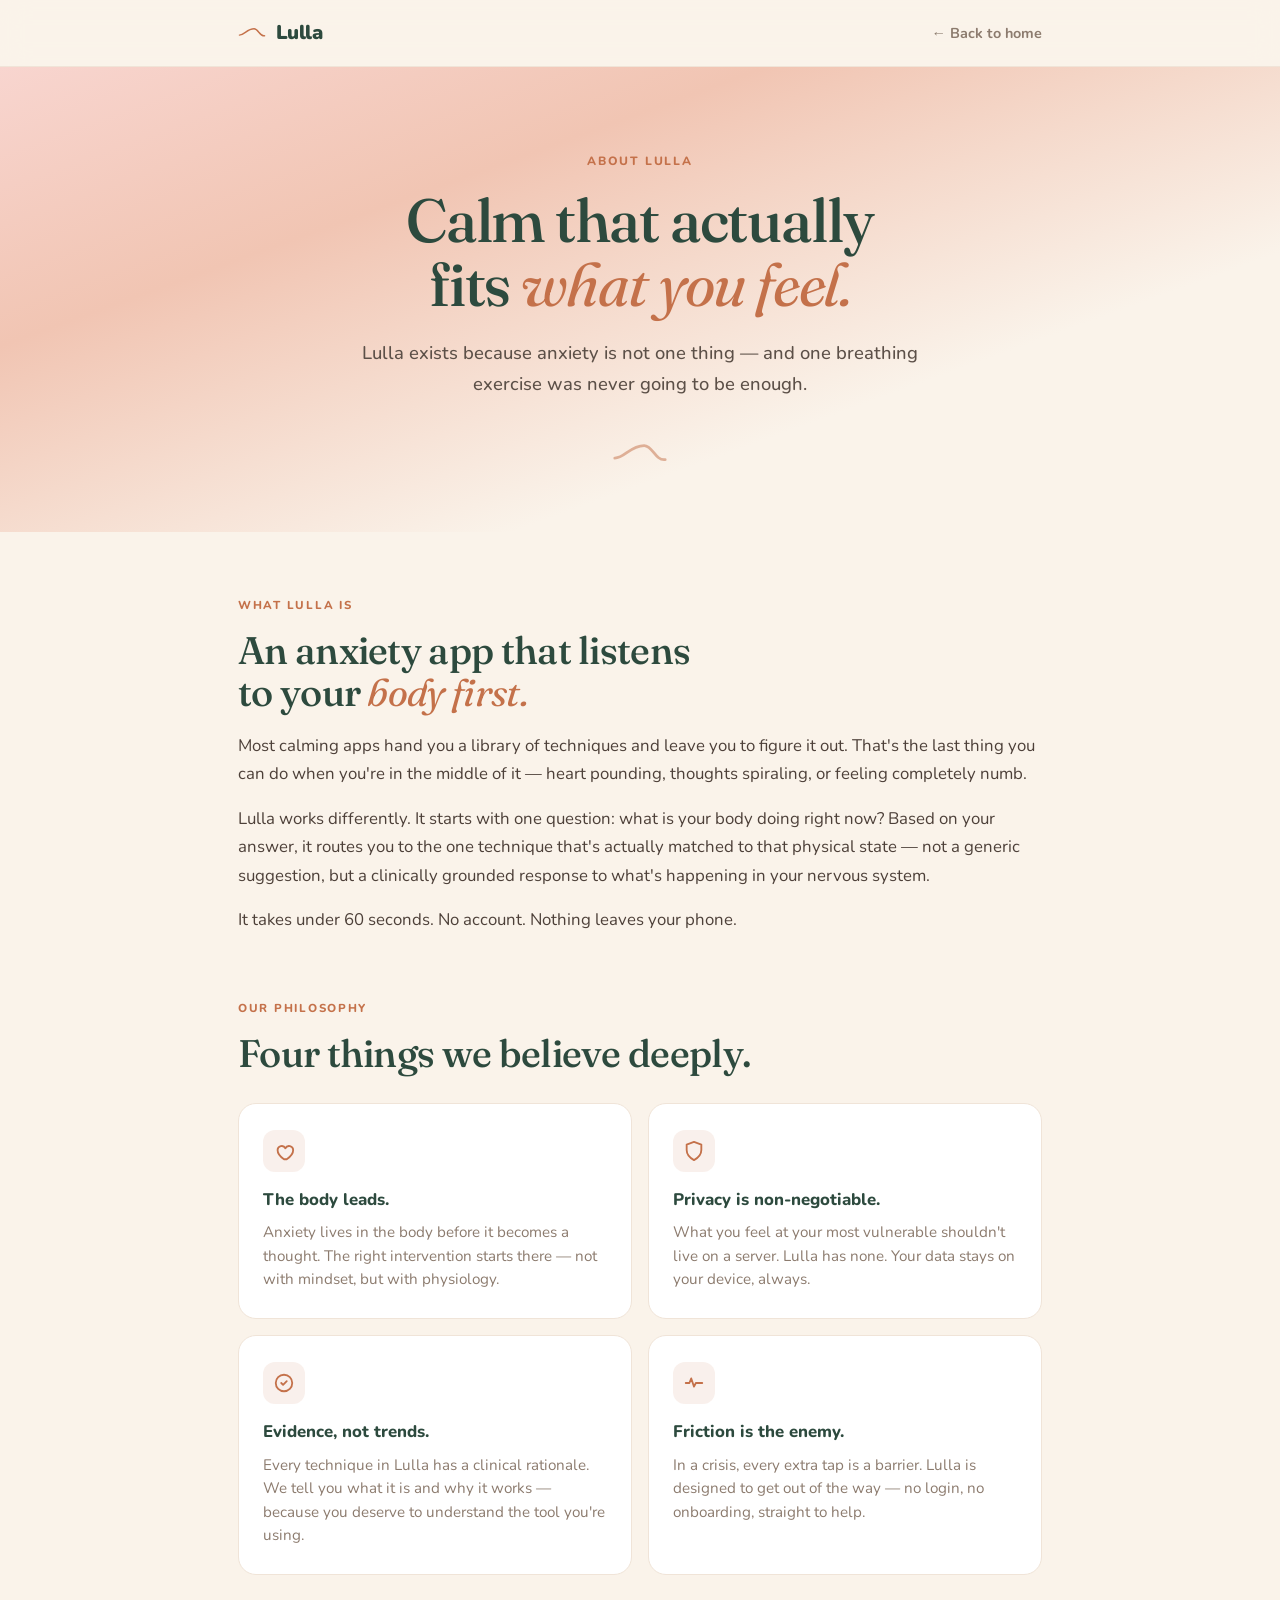
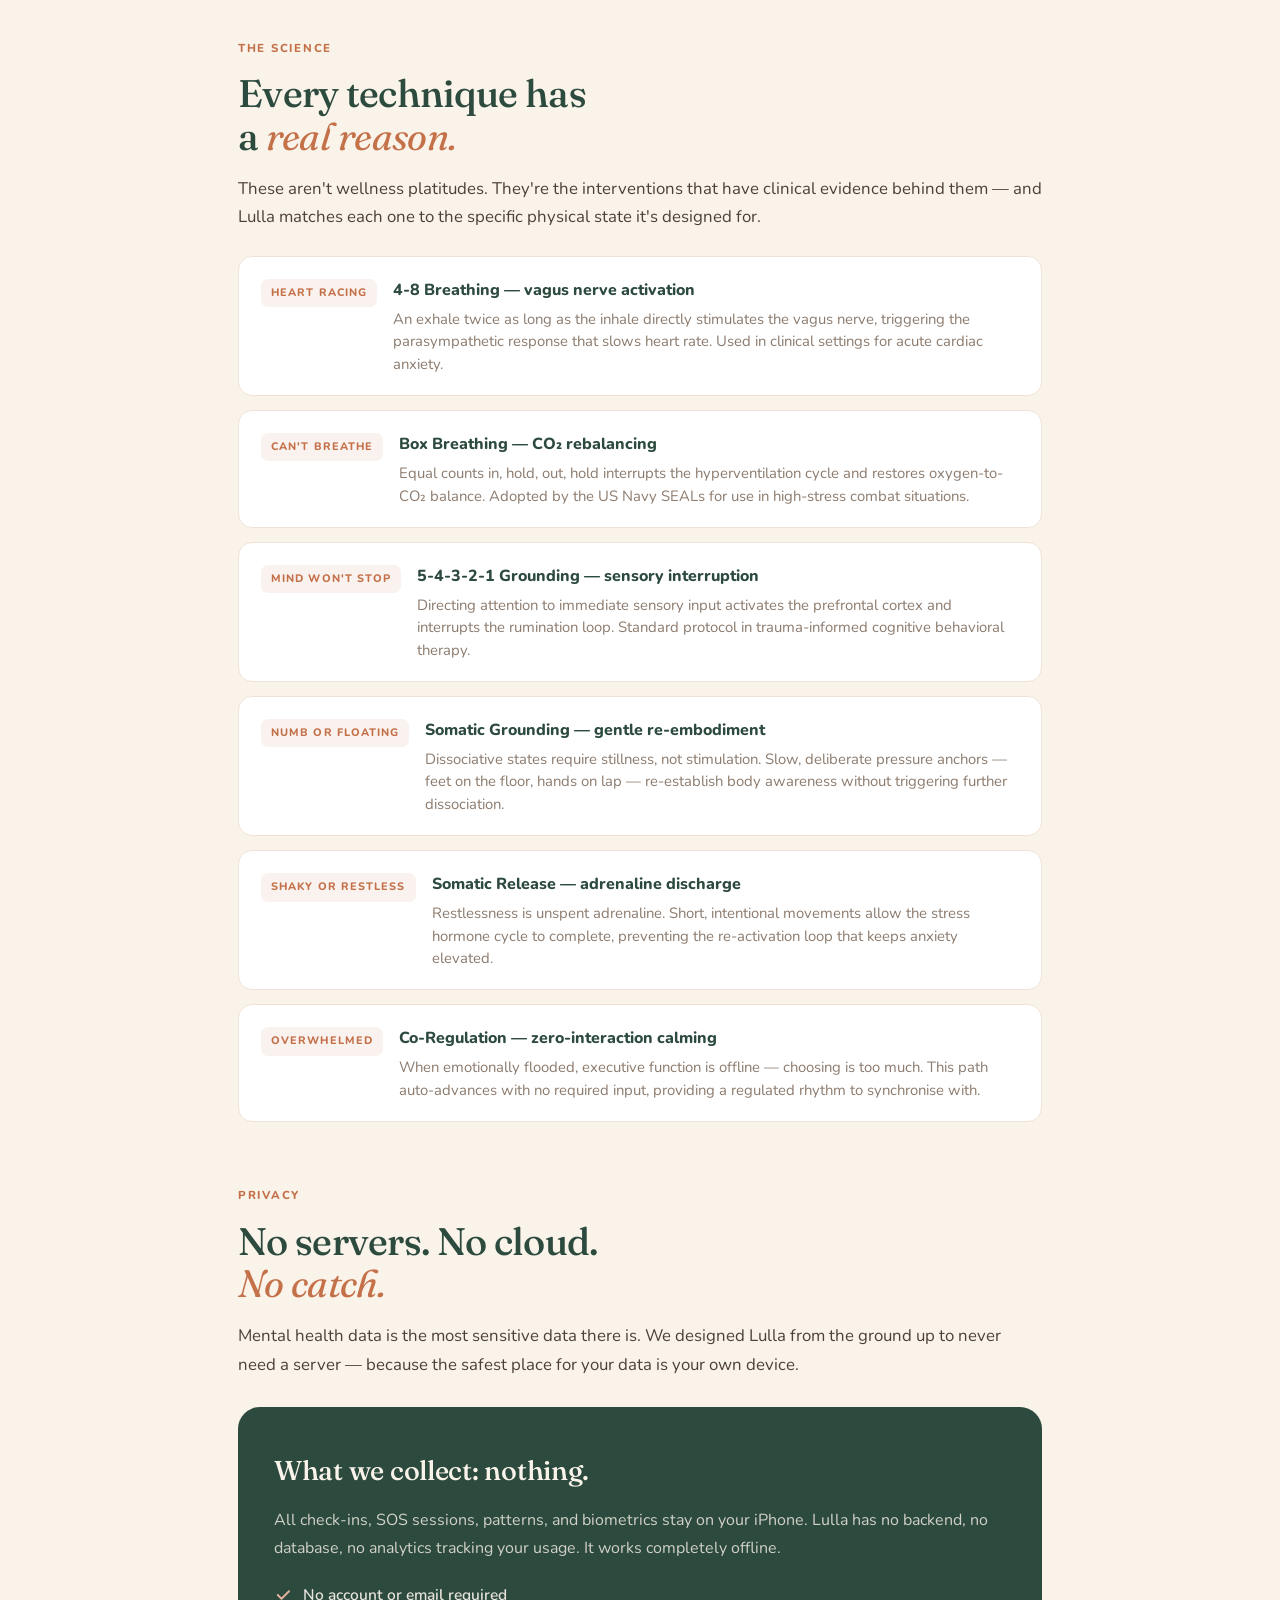
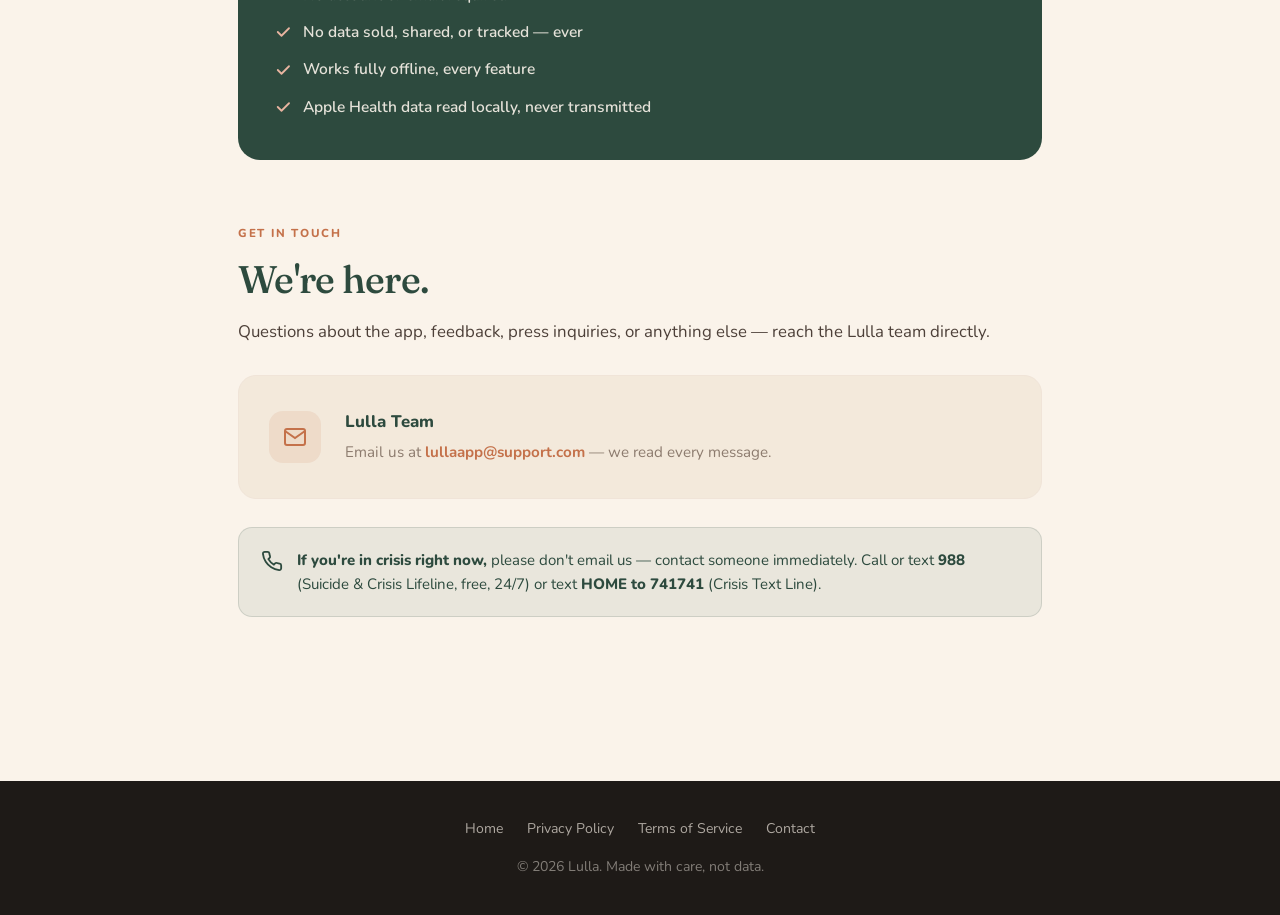
==== about.html @ de6aa4f9 "Add About page" ====
<!DOCTYPE html>
<html lang="en">
<head>
<meta charset="UTF-8">
<meta name="viewport" content="width=device-width, initial-scale=1.0">
<title>About — Lulla</title>
<meta name="description" content="What Lulla is, why it exists, and the evidence behind every technique.">
<link rel="icon" type="image/png" href="assets/lulla-icon.png">
<link rel="preconnect" href="https://fonts.googleapis.com">
<link rel="preconnect" href="https://fonts.gstatic.com" crossorigin>
<link href="https://fonts.googleapis.com/css2?family=Fraunces:ital,opsz,wght@0,9..144,400;0,9..144,500;0,9..144,700;1,9..144,400;1,9..144,500&family=Nunito:wght@400;600;700;800;900&display=swap" rel="stylesheet">
<style>
  :root {
    --terracotta: #C4714A;
    --rose: #E8B4A0;
    --forest: #2D4A3E;
    --cream: #FAF3EA;
    --cream-deep: #F3E9DB;
    --charcoal: #1E1A17;
    --stone: #8C7B6E;
    --border: #F0E4D8;
    --display: 'Fraunces', Georgia, serif;
    --body: 'Nunito', -apple-system, sans-serif;
  }
  *, *::before, *::after { box-sizing: border-box; margin: 0; padding: 0; }
  html { scroll-behavior: smooth; }
  body {
    font-family: var(--body);
    background: var(--cream);
    color: var(--forest);
    line-height: 1.7;
    -webkit-font-smoothing: antialiased;
  }
  a { color: var(--terracotta); text-decoration: none; }
  a:hover { text-decoration: underline; }

  /* NAV */
  .nav {
    background: rgba(250,243,234,.92);
    backdrop-filter: blur(14px);
    border-bottom: 1px solid var(--border);
    padding: 16px 0;
    position: sticky; top: 0; z-index: 100;
  }
  .nav-inner {
    max-width: 860px; margin: 0 auto; padding-inline: 28px;
    display: flex; align-items: center; gap: 16px;
  }
  .nav-brand { display: flex; align-items: center; gap: 10px; color: var(--terracotta); text-decoration: none; }
  .nav-brand svg { width: 28px; height: 14px; }
  .nav-brand span { font-family: var(--body); font-weight: 900; font-size: 1.25rem; letter-spacing: -.03em; color: var(--forest); }
  .nav-back { margin-left: auto; font-size: .9rem; font-weight: 700; color: var(--stone); }
  .nav-back:hover { color: var(--forest); text-decoration: none; }

  /* HERO */
  .hero {
    background: linear-gradient(160deg, #F8D5CF 0%, #F1C5B3 30%, var(--cream) 70%);
    padding: 80px 28px 64px;
    text-align: center;
  }
  .hero-eyebrow {
    display: inline-block; font-weight: 800; font-size: .75rem;
    letter-spacing: .15em; text-transform: uppercase;
    color: var(--terracotta); margin-bottom: 18px;
  }
  .hero h1 {
    font-family: var(--display); font-weight: 500;
    font-size: clamp(2.4rem, 6vw, 3.8rem);
    line-height: 1.05; letter-spacing: -.02em;
    color: var(--forest); margin-bottom: 20px;
  }
  .hero h1 em { font-style: italic; color: var(--terracotta); font-weight: 400; }
  .hero-sub {
    font-size: 1.15rem; color: #5c5048; max-width: 560px;
    margin: 0 auto; font-weight: 500;
  }
  .wave-divider { display: flex; justify-content: center; margin: 40px 0 0; }
  .wave-divider svg { width: 56px; color: var(--terracotta); opacity: .5; }

  /* CONTENT */
  .content { max-width: 860px; margin: 0 auto; padding: 64px 28px 100px; }

  .section { margin-bottom: 64px; }
  .section-label {
    font-weight: 800; font-size: .72rem; letter-spacing: .15em;
    text-transform: uppercase; color: var(--terracotta); margin-bottom: 14px;
  }
  .section h2 {
    font-family: var(--display); font-weight: 500;
    font-size: clamp(1.7rem, 3.5vw, 2.4rem);
    line-height: 1.1; letter-spacing: -.018em;
    color: var(--forest); margin-bottom: 18px;
  }
  .section h2 em { font-style: italic; color: var(--terracotta); font-weight: 400; }
  .section p { font-size: 1.05rem; color: #4d4039; margin-bottom: 16px; }
  .section p:last-child { margin-bottom: 0; }

  /* PHILOSOPHY GRID */
  .phil-grid {
    display: grid; grid-template-columns: 1fr 1fr; gap: 16px; margin-top: 28px;
  }
  .phil-card {
    background: #fff; border: 1.5px solid var(--border);
    border-radius: 18px; padding: 26px 24px;
  }
  .phil-card .ic {
    width: 42px; height: 42px; border-radius: 12px;
    background: rgba(196,113,74,.1); display: grid; place-items: center;
    color: var(--terracotta); margin-bottom: 14px;
  }
  .phil-card .ic svg { width: 22px; height: 22px; }
  .phil-card h3 { font-weight: 800; font-size: 1.05rem; color: var(--forest); margin-bottom: 7px; }
  .phil-card p { font-size: .95rem; color: var(--stone); line-height: 1.55; margin: 0; }

  /* TECHNIQUES TABLE */
  .tech-list { display: flex; flex-direction: column; gap: 14px; margin-top: 24px; }
  .tech-item {
    background: #fff; border: 1.5px solid var(--border);
    border-radius: 14px; padding: 20px 22px;
    display: grid; grid-template-columns: auto 1fr;
    gap: 16px; align-items: start;
  }
  .tech-tag {
    font-weight: 800; font-size: .68rem; letter-spacing: .1em;
    text-transform: uppercase; color: var(--terracotta);
    background: rgba(196,113,74,.09); padding: 5px 10px;
    border-radius: 7px; white-space: nowrap; align-self: start; margin-top: 2px;
  }
  .tech-item h4 { font-weight: 800; font-size: 1rem; color: var(--forest); margin-bottom: 4px; }
  .tech-item p { font-size: .93rem; color: var(--stone); line-height: 1.5; margin: 0; }

  /* PRIVACY CARD */
  .privacy-block {
    background: var(--forest); border-radius: 22px;
    padding: 40px 36px; color: var(--cream);
    margin-top: 28px;
  }
  .privacy-block h3 {
    font-family: var(--display); font-weight: 500;
    font-size: 1.7rem; color: var(--cream);
    margin-bottom: 14px; letter-spacing: -.01em;
  }
  .privacy-block p { color: rgba(250,243,234,.8); font-size: 1rem; margin-bottom: 14px; }
  .privacy-block ul { list-style: none; display: flex; flex-direction: column; gap: 11px; margin-top: 20px; }
  .privacy-block li { display: flex; align-items: center; gap: 11px; font-weight: 600; font-size: .97rem; color: rgba(250,243,234,.9); }
  .privacy-block li svg { width: 18px; height: 18px; color: var(--rose); flex: none; }

  /* CONTACT */
  .contact-card {
    background: var(--cream-deep); border: 1.5px solid var(--border);
    border-radius: 18px; padding: 32px 30px;
    display: flex; align-items: center; gap: 24px; flex-wrap: wrap;
    margin-top: 28px;
  }
  .contact-card .ci { flex: none; width: 52px; height: 52px; border-radius: 14px; background: rgba(196,113,74,.12); display: grid; place-items: center; color: var(--terracotta); }
  .contact-card .ci svg { width: 24px; height: 24px; }
  .contact-card h4 { font-weight: 800; font-size: 1.05rem; color: var(--forest); margin-bottom: 4px; }
  .contact-card p { font-size: .95rem; color: var(--stone); margin: 0; }
  .contact-card a { color: var(--terracotta); font-weight: 700; }

  /* CRISIS */
  .crisis {
    background: rgba(45,74,62,.08); border: 1.5px solid rgba(45,74,62,.15);
    border-radius: 14px; padding: 20px 22px;
    display: flex; align-items: flex-start; gap: 14px; margin-top: 28px;
  }
  .crisis svg { width: 22px; height: 22px; color: var(--forest); flex: none; margin-top: 2px; }
  .crisis p { font-size: .94rem; color: var(--forest); margin: 0; line-height: 1.6; }
  .crisis strong { font-weight: 800; }

  /* FOOTER */
  footer {
    background: var(--charcoal); padding: 36px 28px;
    text-align: center; font-size: .88rem;
    color: rgba(250,243,234,.45);
  }
  footer a { color: rgba(250,243,234,.65); }
  footer a:hover { color: var(--cream); }
  footer .links { display: flex; justify-content: center; gap: 24px; flex-wrap: wrap; margin-bottom: 14px; }

  @media(max-width: 640px) {
    .phil-grid { grid-template-columns: 1fr; }
    .tech-item { grid-template-columns: 1fr; gap: 10px; }
  }
</style>
</head>
<body>

<nav class="nav">
  <div class="nav-inner">
    <a href="index.html" class="nav-brand">
      <svg viewBox="0 0 80 40" fill="none"><path d="M4 26 C18 26, 26 8, 46 8 C58 8, 62 30, 76 28" stroke="currentColor" stroke-width="4" stroke-linecap="round"/></svg>
      <span>Lulla</span>
    </a>
    <a href="index.html" class="nav-back">← Back to home</a>
  </div>
</nav>

<section class="hero">
  <div class="hero-eyebrow">About Lulla</div>
  <h1>Calm that actually<br>fits <em>what you feel.</em></h1>
  <p class="hero-sub">Lulla exists because anxiety is not one thing — and one breathing exercise was never going to be enough.</p>
  <div class="wave-divider">
    <svg viewBox="0 0 80 40" fill="none"><path d="M4 26 C18 26, 26 8, 46 8 C58 8, 62 30, 76 28" stroke="currentColor" stroke-width="4" stroke-linecap="round"/></svg>
  </div>
</section>

<div class="content">

  <!-- WHAT IT IS -->
  <div class="section">
    <div class="section-label">What Lulla is</div>
    <h2>An anxiety app that listens<br>to your <em>body first.</em></h2>
    <p>Most calming apps hand you a library of techniques and leave you to figure it out. That's the last thing you can do when you're in the middle of it — heart pounding, thoughts spiraling, or feeling completely numb.</p>
    <p>Lulla works differently. It starts with one question: what is your body doing right now? Based on your answer, it routes you to the one technique that's actually matched to that physical state — not a generic suggestion, but a clinically grounded response to what's happening in your nervous system.</p>
    <p>It takes under 60 seconds. No account. Nothing leaves your phone.</p>
  </div>

  <!-- PHILOSOPHY -->
  <div class="section">
    <div class="section-label">Our philosophy</div>
    <h2>Four things we believe deeply.</h2>
    <div class="phil-grid">
      <div class="phil-card">
        <div class="ic"><svg viewBox="0 0 24 24" fill="none" stroke="currentColor" stroke-width="2"><path d="M12 21s-7-4.5-7-10a4.5 4.5 0 0 1 8.5-2A4.5 4.5 0 0 1 22 11c0 5.5-7 10-7 10Z" stroke-linejoin="round"/></svg></div>
        <h3>The body leads.</h3>
        <p>Anxiety lives in the body before it becomes a thought. The right intervention starts there — not with mindset, but with physiology.</p>
      </div>
      <div class="phil-card">
        <div class="ic"><svg viewBox="0 0 24 24" fill="none" stroke="currentColor" stroke-width="2"><path d="M12 2 4 5v6c0 5 3.4 8.5 8 11 4.6-2.5 8-6 8-11V5l-8-3Z" stroke-linejoin="round"/></svg></div>
        <h3>Privacy is non-negotiable.</h3>
        <p>What you feel at your most vulnerable shouldn't live on a server. Lulla has none. Your data stays on your device, always.</p>
      </div>
      <div class="phil-card">
        <div class="ic"><svg viewBox="0 0 24 24" fill="none" stroke="currentColor" stroke-width="2"><circle cx="12" cy="12" r="9"/><path d="m9 12 2 2 4-4" stroke-linecap="round" stroke-linejoin="round"/></svg></div>
        <h3>Evidence, not trends.</h3>
        <p>Every technique in Lulla has a clinical rationale. We tell you what it is and why it works — because you deserve to understand the tool you're using.</p>
      </div>
      <div class="phil-card">
        <div class="ic"><svg viewBox="0 0 24 24" fill="none" stroke="currentColor" stroke-width="2"><path d="M3 12h4l2-5 3 9 2-4h7" stroke-linecap="round" stroke-linejoin="round"/></svg></div>
        <h3>Friction is the enemy.</h3>
        <p>In a crisis, every extra tap is a barrier. Lulla is designed to get out of the way — no login, no onboarding, straight to help.</p>
      </div>
    </div>
  </div>

  <!-- THE TECHNIQUES -->
  <div class="section">
    <div class="section-label">The science</div>
    <h2>Every technique has<br>a <em>real reason.</em></h2>
    <p>These aren't wellness platitudes. They're the interventions that have clinical evidence behind them — and Lulla matches each one to the specific physical state it's designed for.</p>
    <div class="tech-list">
      <div class="tech-item">
        <span class="tech-tag">Heart racing</span>
        <div>
          <h4>4-8 Breathing — vagus nerve activation</h4>
          <p>An exhale twice as long as the inhale directly stimulates the vagus nerve, triggering the parasympathetic response that slows heart rate. Used in clinical settings for acute cardiac anxiety.</p>
        </div>
      </div>
      <div class="tech-item">
        <span class="tech-tag">Can't breathe</span>
        <div>
          <h4>Box Breathing — CO₂ rebalancing</h4>
          <p>Equal counts in, hold, out, hold interrupts the hyperventilation cycle and restores oxygen-to-CO₂ balance. Adopted by the US Navy SEALs for use in high-stress combat situations.</p>
        </div>
      </div>
      <div class="tech-item">
        <span class="tech-tag">Mind won't stop</span>
        <div>
          <h4>5-4-3-2-1 Grounding — sensory interruption</h4>
          <p>Directing attention to immediate sensory input activates the prefrontal cortex and interrupts the rumination loop. Standard protocol in trauma-informed cognitive behavioral therapy.</p>
        </div>
      </div>
      <div class="tech-item">
        <span class="tech-tag">Numb or floating</span>
        <div>
          <h4>Somatic Grounding — gentle re-embodiment</h4>
          <p>Dissociative states require stillness, not stimulation. Slow, deliberate pressure anchors — feet on the floor, hands on lap — re-establish body awareness without triggering further dissociation.</p>
        </div>
      </div>
      <div class="tech-item">
        <span class="tech-tag">Shaky or restless</span>
        <div>
          <h4>Somatic Release — adrenaline discharge</h4>
          <p>Restlessness is unspent adrenaline. Short, intentional movements allow the stress hormone cycle to complete, preventing the re-activation loop that keeps anxiety elevated.</p>
        </div>
      </div>
      <div class="tech-item">
        <span class="tech-tag">Overwhelmed</span>
        <div>
          <h4>Co-Regulation — zero-interaction calming</h4>
          <p>When emotionally flooded, executive function is offline — choosing is too much. This path auto-advances with no required input, providing a regulated rhythm to synchronise with.</p>
        </div>
      </div>
    </div>
  </div>

  <!-- PRIVACY -->
  <div class="section">
    <div class="section-label">Privacy</div>
    <h2>No servers. No cloud.<br><em>No catch.</em></h2>
    <p>Mental health data is the most sensitive data there is. We designed Lulla from the ground up to never need a server — because the safest place for your data is your own device.</p>
    <div class="privacy-block">
      <h3>What we collect: nothing.</h3>
      <p>All check-ins, SOS sessions, patterns, and biometrics stay on your iPhone. Lulla has no backend, no database, no analytics tracking your usage. It works completely offline.</p>
      <ul>
        <li><svg viewBox="0 0 24 24" fill="none" stroke="currentColor" stroke-width="2.4"><path d="m5 12 5 5L20 7" stroke-linecap="round" stroke-linejoin="round"/></svg>No account or email required</li>
        <li><svg viewBox="0 0 24 24" fill="none" stroke="currentColor" stroke-width="2.4"><path d="m5 12 5 5L20 7" stroke-linecap="round" stroke-linejoin="round"/></svg>No data sold, shared, or tracked — ever</li>
        <li><svg viewBox="0 0 24 24" fill="none" stroke="currentColor" stroke-width="2.4"><path d="m5 12 5 5L20 7" stroke-linecap="round" stroke-linejoin="round"/></svg>Works fully offline, every feature</li>
        <li><svg viewBox="0 0 24 24" fill="none" stroke="currentColor" stroke-width="2.4"><path d="m5 12 5 5L20 7" stroke-linecap="round" stroke-linejoin="round"/></svg>Apple Health data read locally, never transmitted</li>
      </ul>
    </div>
  </div>

  <!-- CONTACT -->
  <div class="section">
    <div class="section-label">Get in touch</div>
    <h2>We're here.</h2>
    <p>Questions about the app, feedback, press inquiries, or anything else — reach the Lulla team directly.</p>
    <div class="contact-card">
      <div class="ci"><svg viewBox="0 0 24 24" fill="none" stroke="currentColor" stroke-width="2"><path d="M4 4h16c1.1 0 2 .9 2 2v12c0 1.1-.9 2-2 2H4c-1.1 0-2-.9-2-2V6c0-1.1.9-2 2-2z"/><path d="m22 6-10 7L2 6"/></svg></div>
      <div>
        <h4>Lulla Team</h4>
        <p>Email us at <a href="mailto:lullaapp@support.com">lullaapp@support.com</a> — we read every message.</p>
      </div>
    </div>
    <div class="crisis">
      <svg viewBox="0 0 24 24" fill="none" stroke="currentColor" stroke-width="2"><path d="M22 16.92v3a2 2 0 0 1-2.18 2 19.79 19.79 0 0 1-8.63-3.07 19.5 19.5 0 0 1-6-6 19.79 19.79 0 0 1-3.07-8.67A2 2 0 0 1 4.11 2h3a2 2 0 0 1 2 1.72c.13.96.36 1.9.7 2.81a2 2 0 0 1-.45 2.11L8.09 9.91a16 16 0 0 0 6 6l1.27-1.27a2 2 0 0 1 2.11-.45c.91.34 1.85.57 2.81.7A2 2 0 0 1 22 16.92Z"/></svg>
      <p><strong>If you're in crisis right now,</strong> please don't email us — contact someone immediately. Call or text <strong>988</strong> (Suicide &amp; Crisis Lifeline, free, 24/7) or text <strong>HOME to 741741</strong> (Crisis Text Line).</p>
    </div>
  </div>

</div>

<footer>
  <div class="links">
    <a href="index.html">Home</a>
    <a href="https://biddison101.github.io/lulla-privacy/">Privacy Policy</a>
    <a href="https://biddison101.github.io/lulla-privacy/terms.html">Terms of Service</a>
    <a href="mailto:lullaapp@support.com">Contact</a>
  </div>
  <p>© 2026 Lulla. Made with care, not data.</p>
</footer>

</body>
</html>
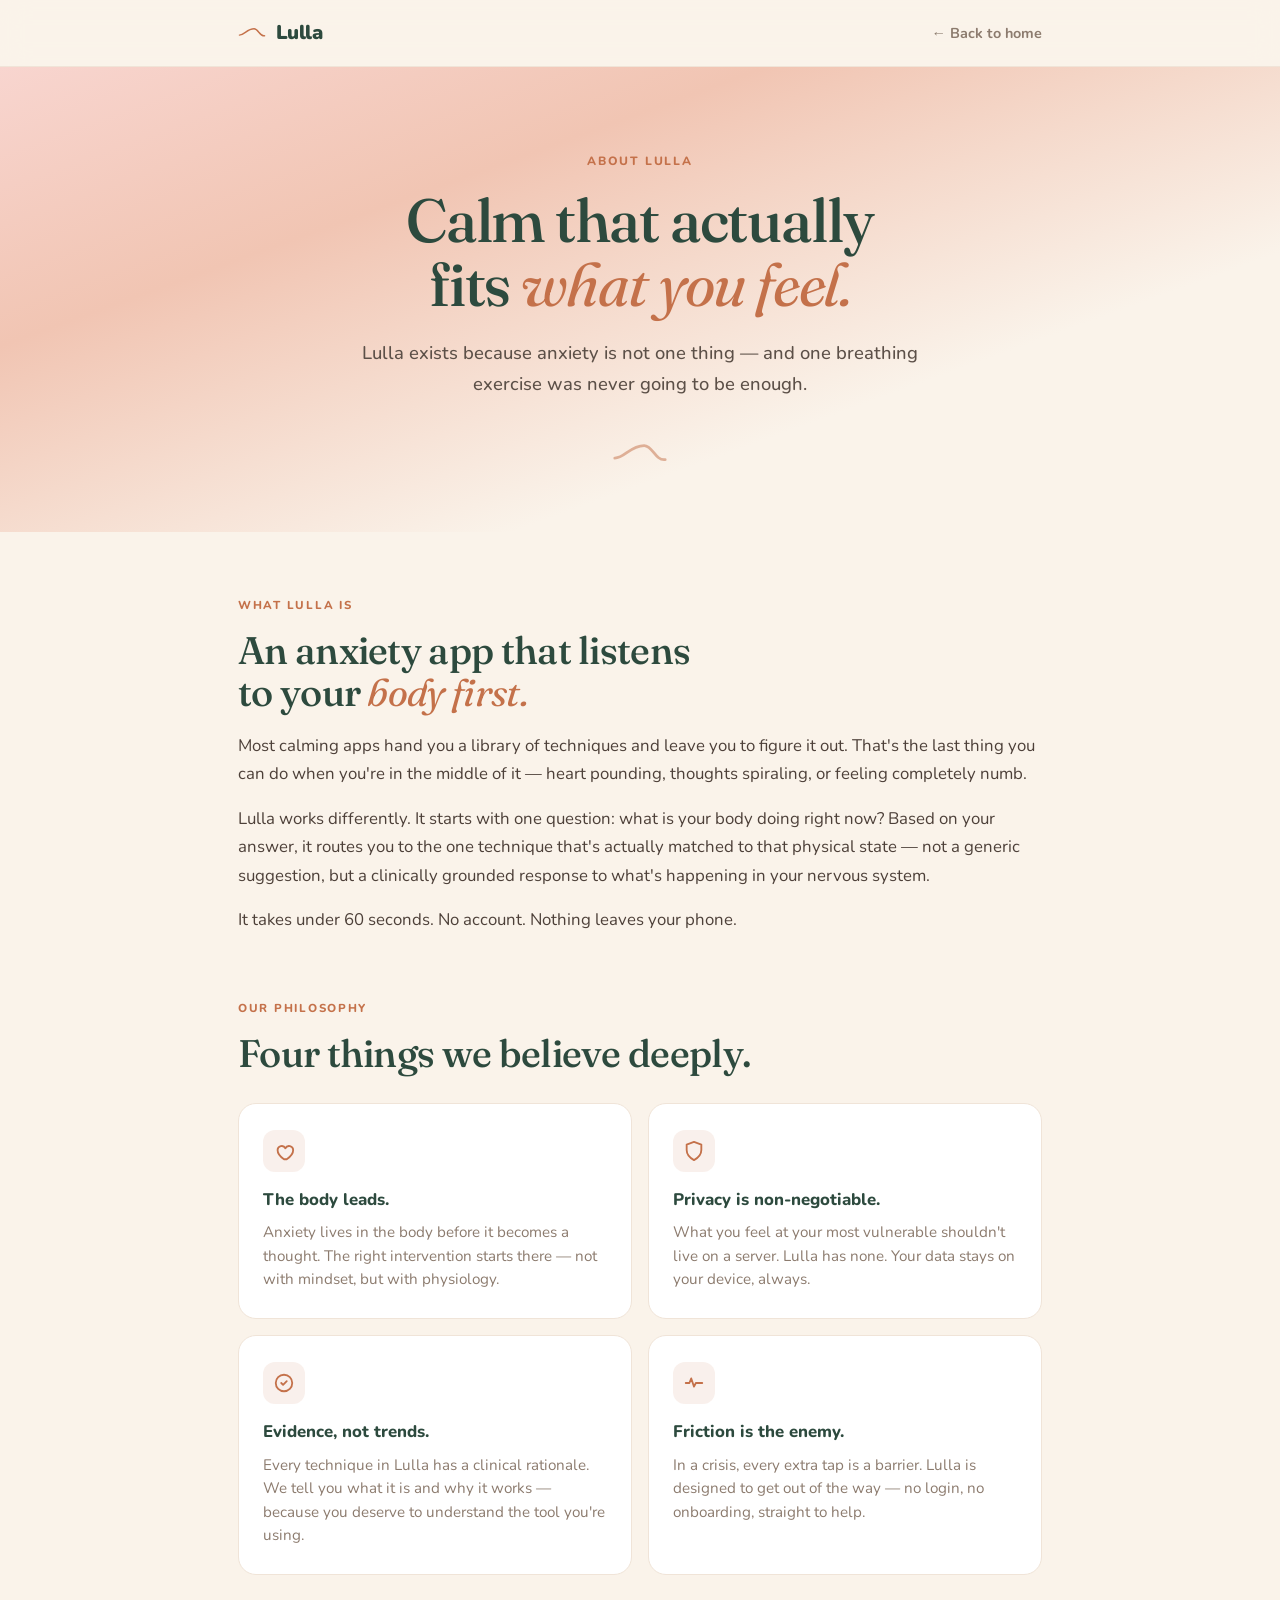
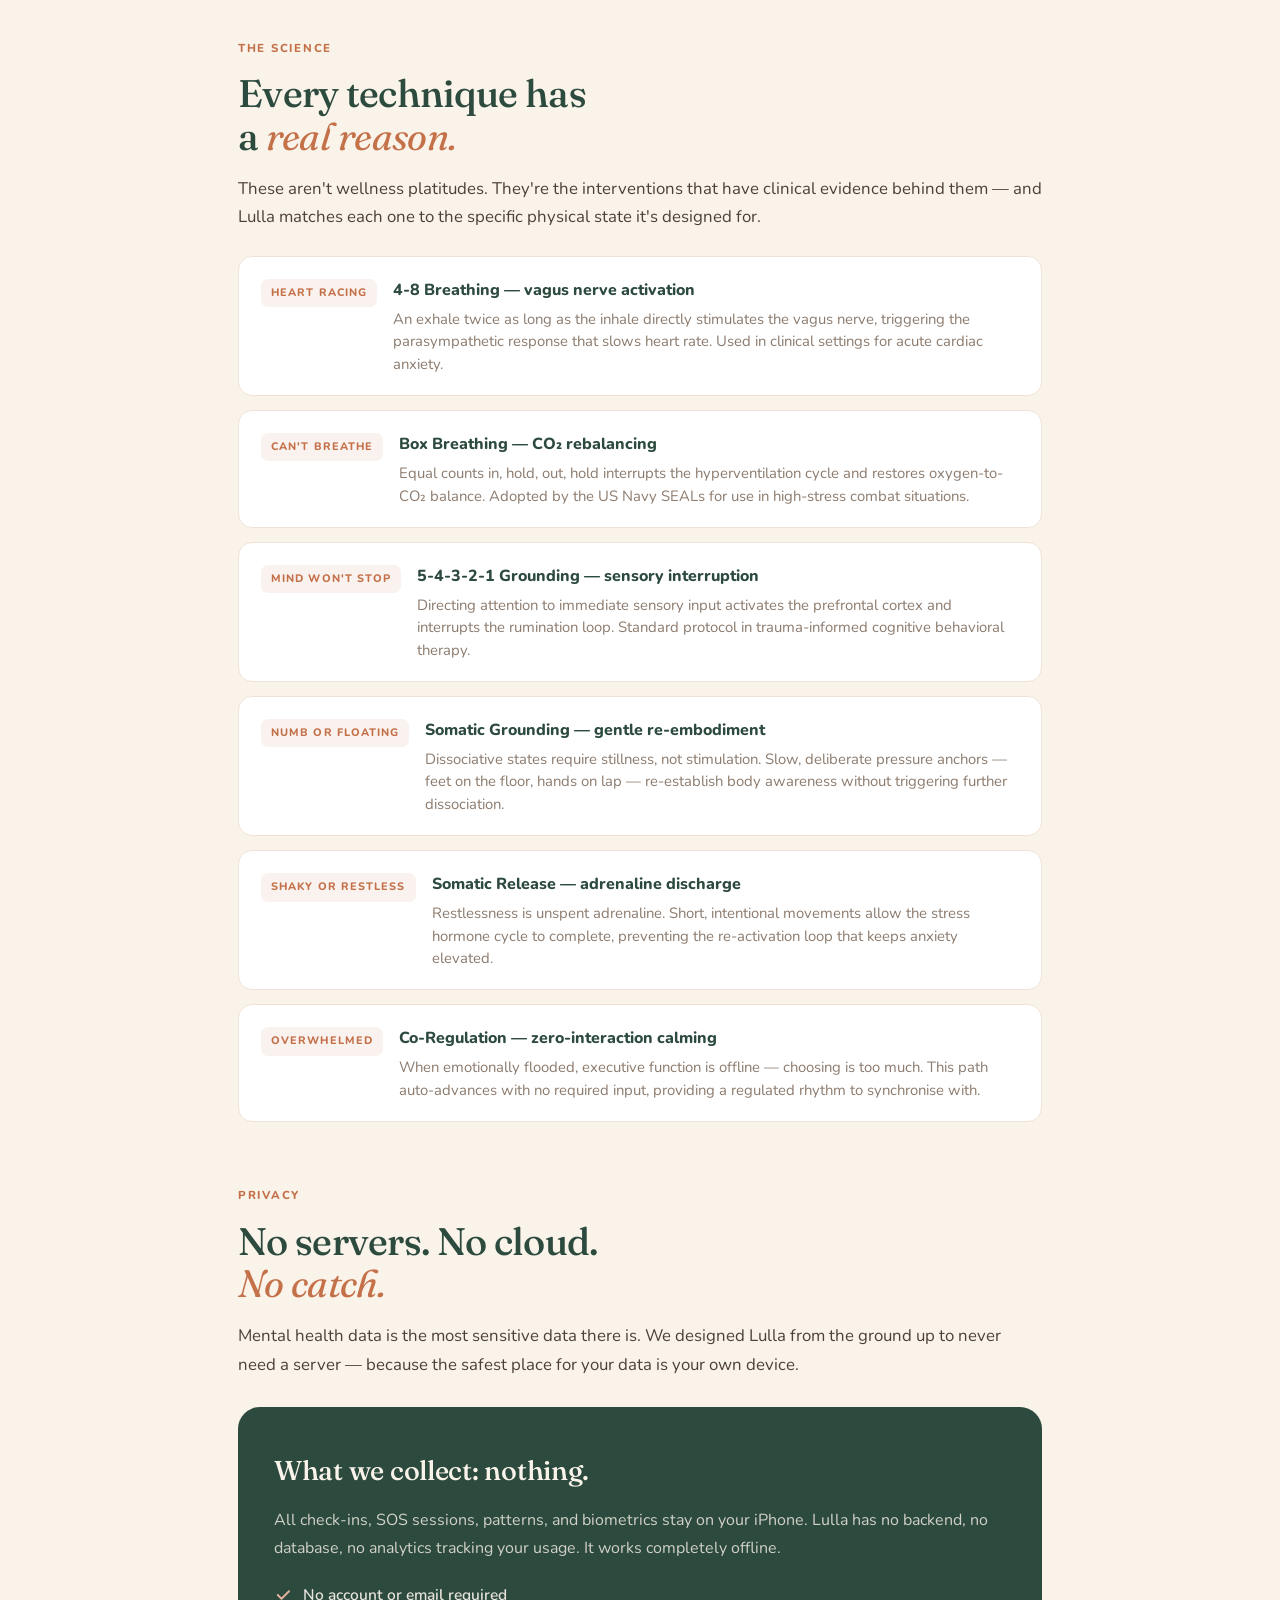
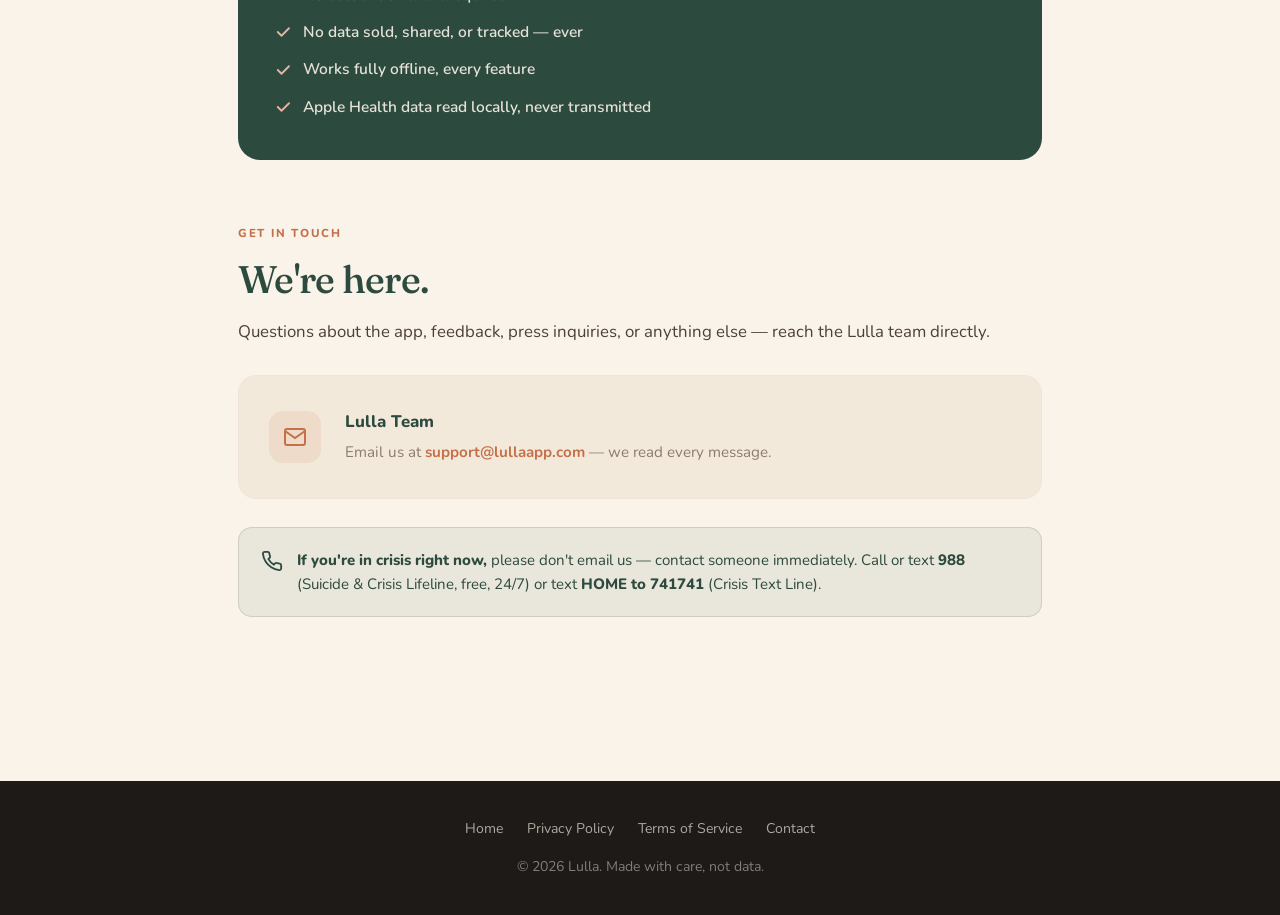
==== commit b0f0ea17: "Fix email address to support@lullaapp.com" ====
--- a/about.html
+++ b/about.html
@@ -321,7 +321,7 @@
       <div class="ci"><svg viewBox="0 0 24 24" fill="none" stroke="currentColor" stroke-width="2"><path d="M4 4h16c1.1 0 2 .9 2 2v12c0 1.1-.9 2-2 2H4c-1.1 0-2-.9-2-2V6c0-1.1.9-2 2-2z"/><path d="m22 6-10 7L2 6"/></svg></div>
       <div>
         <h4>Lulla Team</h4>
-        <p>Email us at <a href="mailto:lullaapp@support.com">lullaapp@support.com</a> — we read every message.</p>
+        <p>Email us at <a href="mailto:support@lullaapp.com">support@lullaapp.com</a> — we read every message.</p>
       </div>
     </div>
     <div class="crisis">
@@ -337,7 +337,7 @@
     <a href="index.html">Home</a>
     <a href="https://biddison101.github.io/lulla-privacy/">Privacy Policy</a>
     <a href="https://biddison101.github.io/lulla-privacy/terms.html">Terms of Service</a>
-    <a href="mailto:lullaapp@support.com">Contact</a>
+    <a href="mailto:support@lullaapp.com">Contact</a>
   </div>
   <p>© 2026 Lulla. Made with care, not data.</p>
 </footer>
